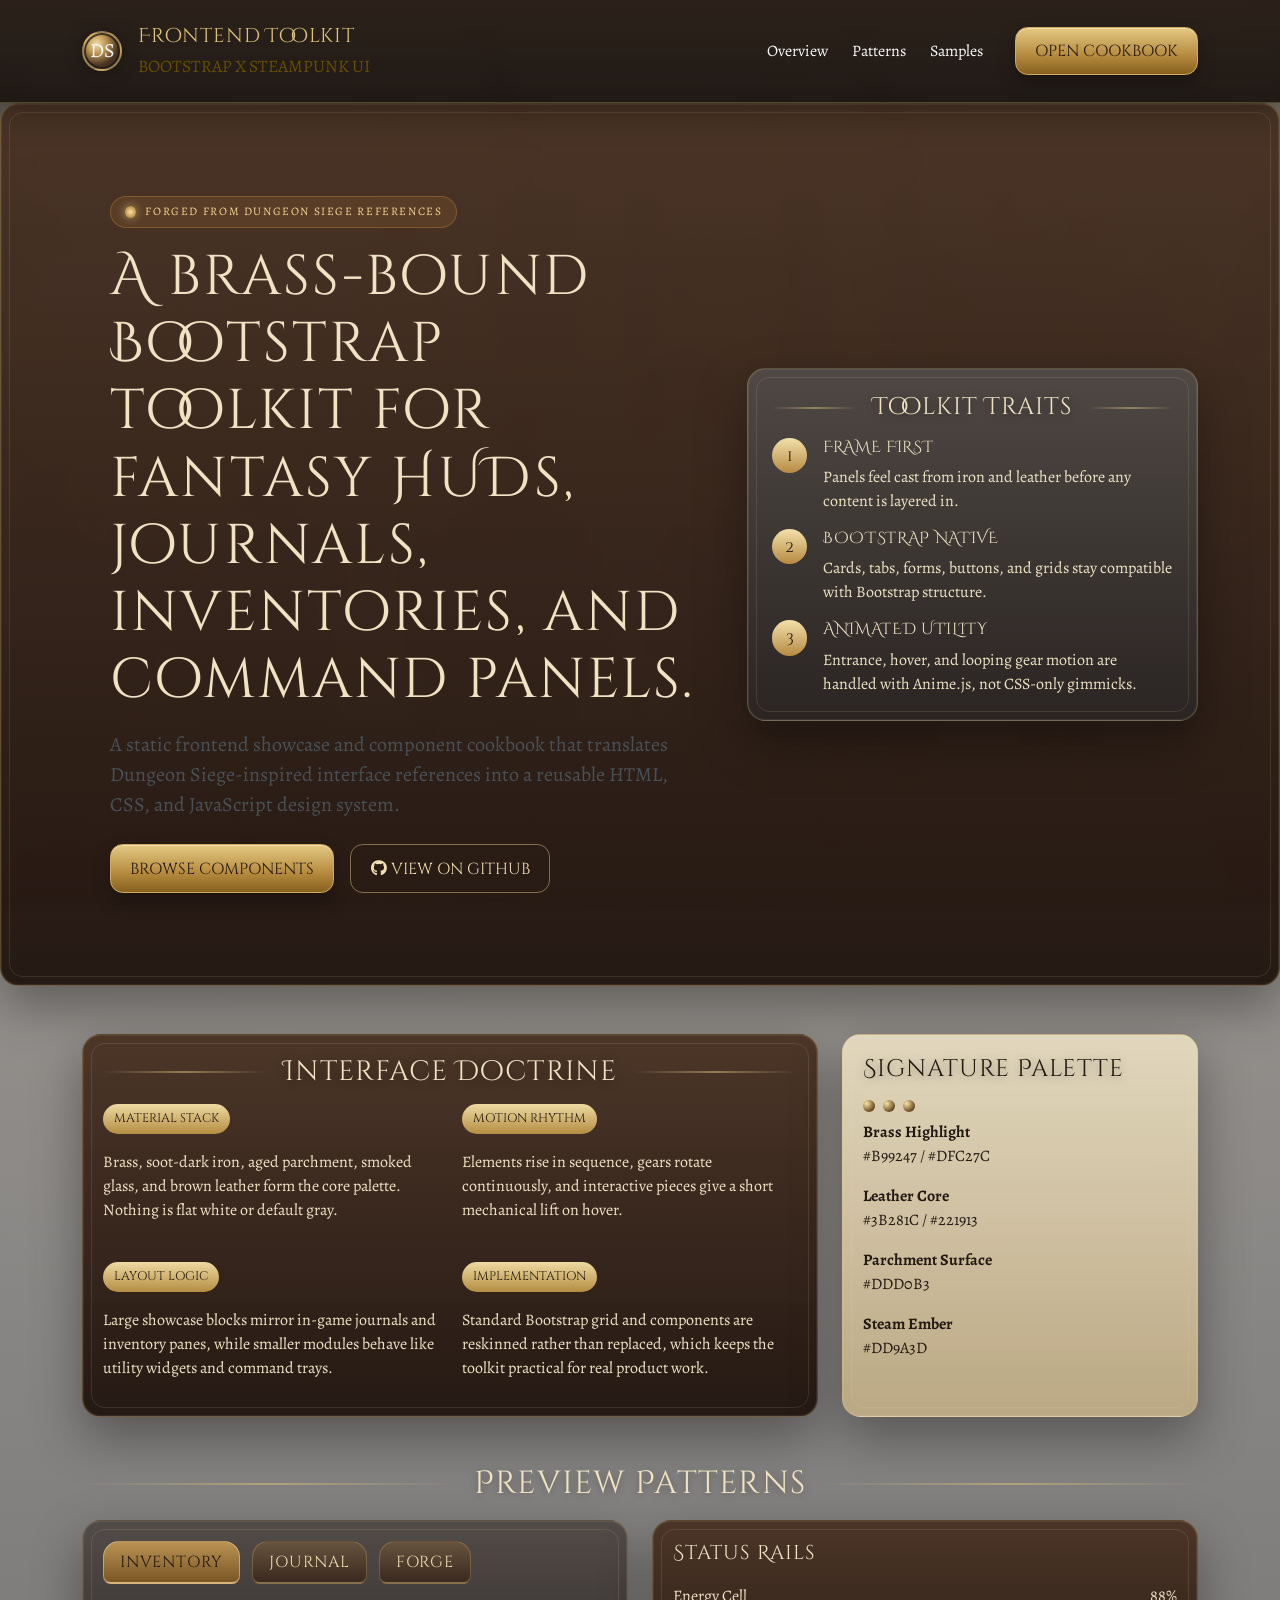
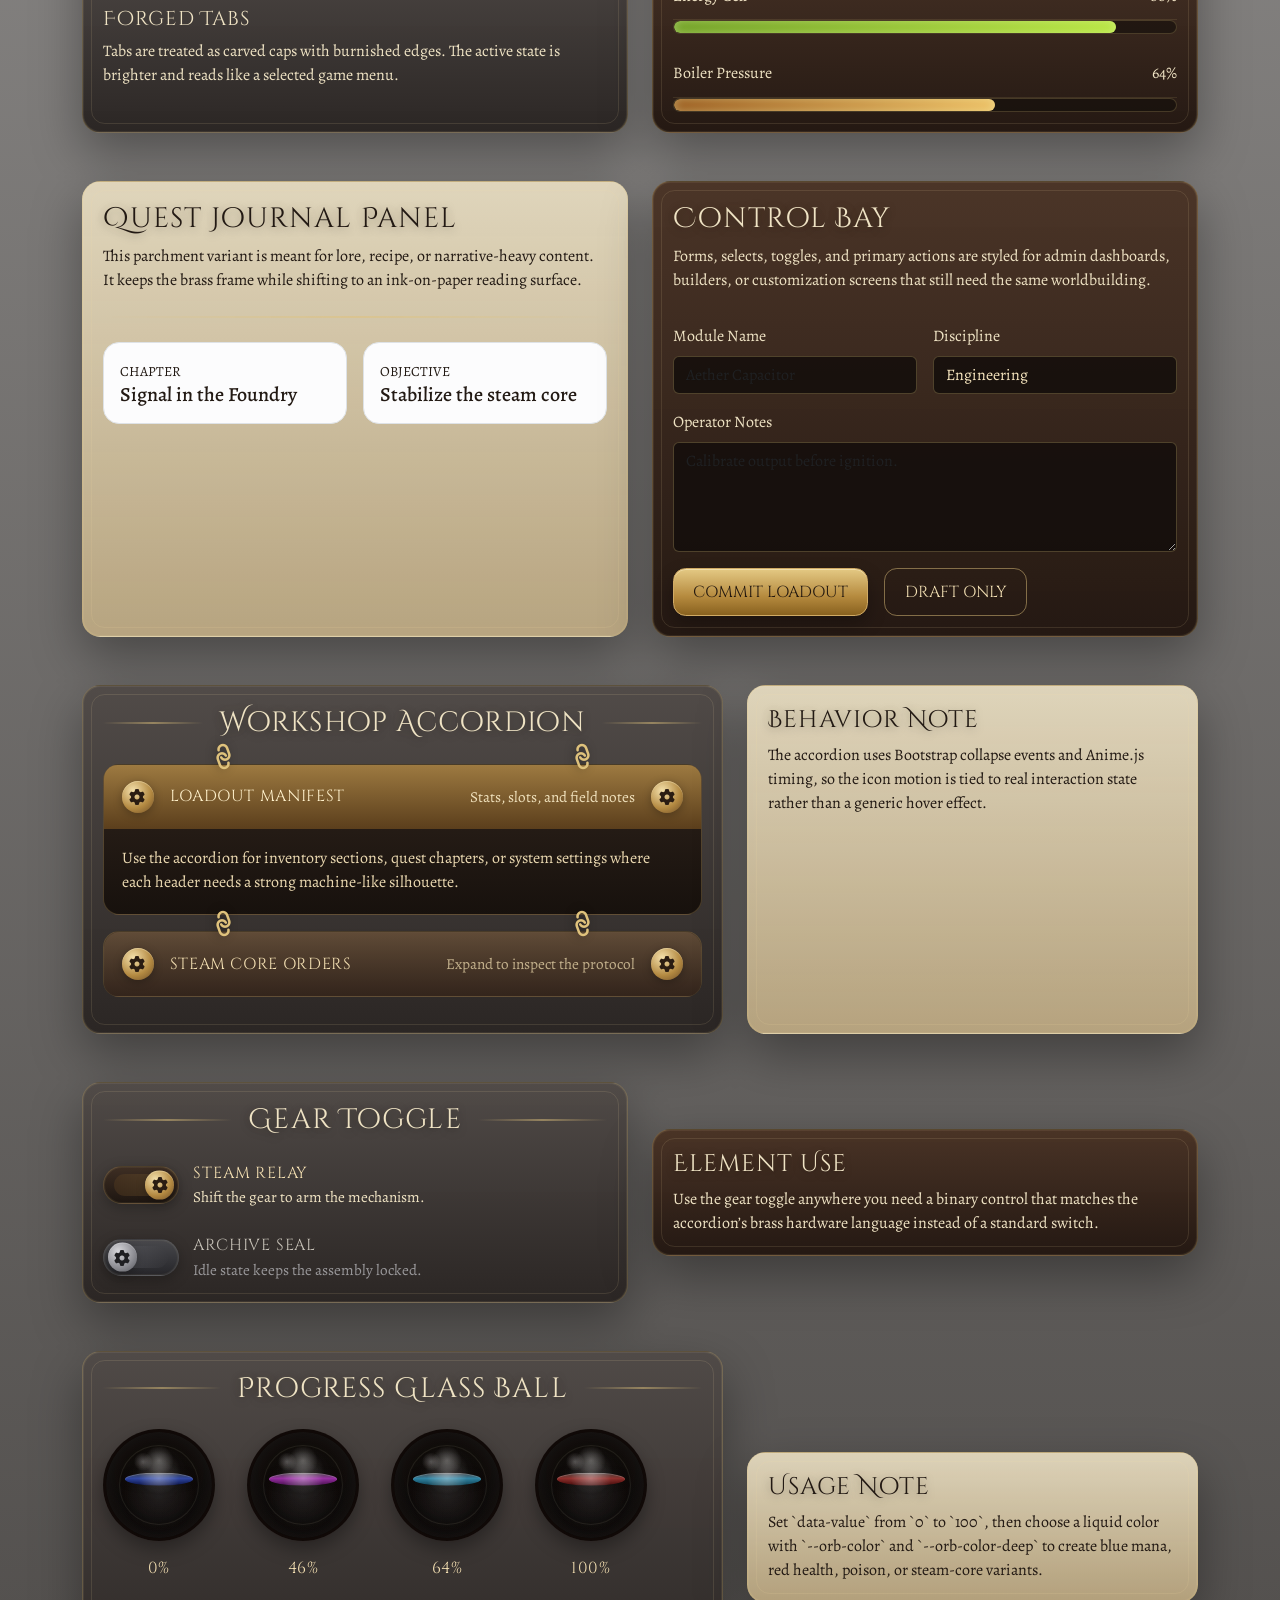
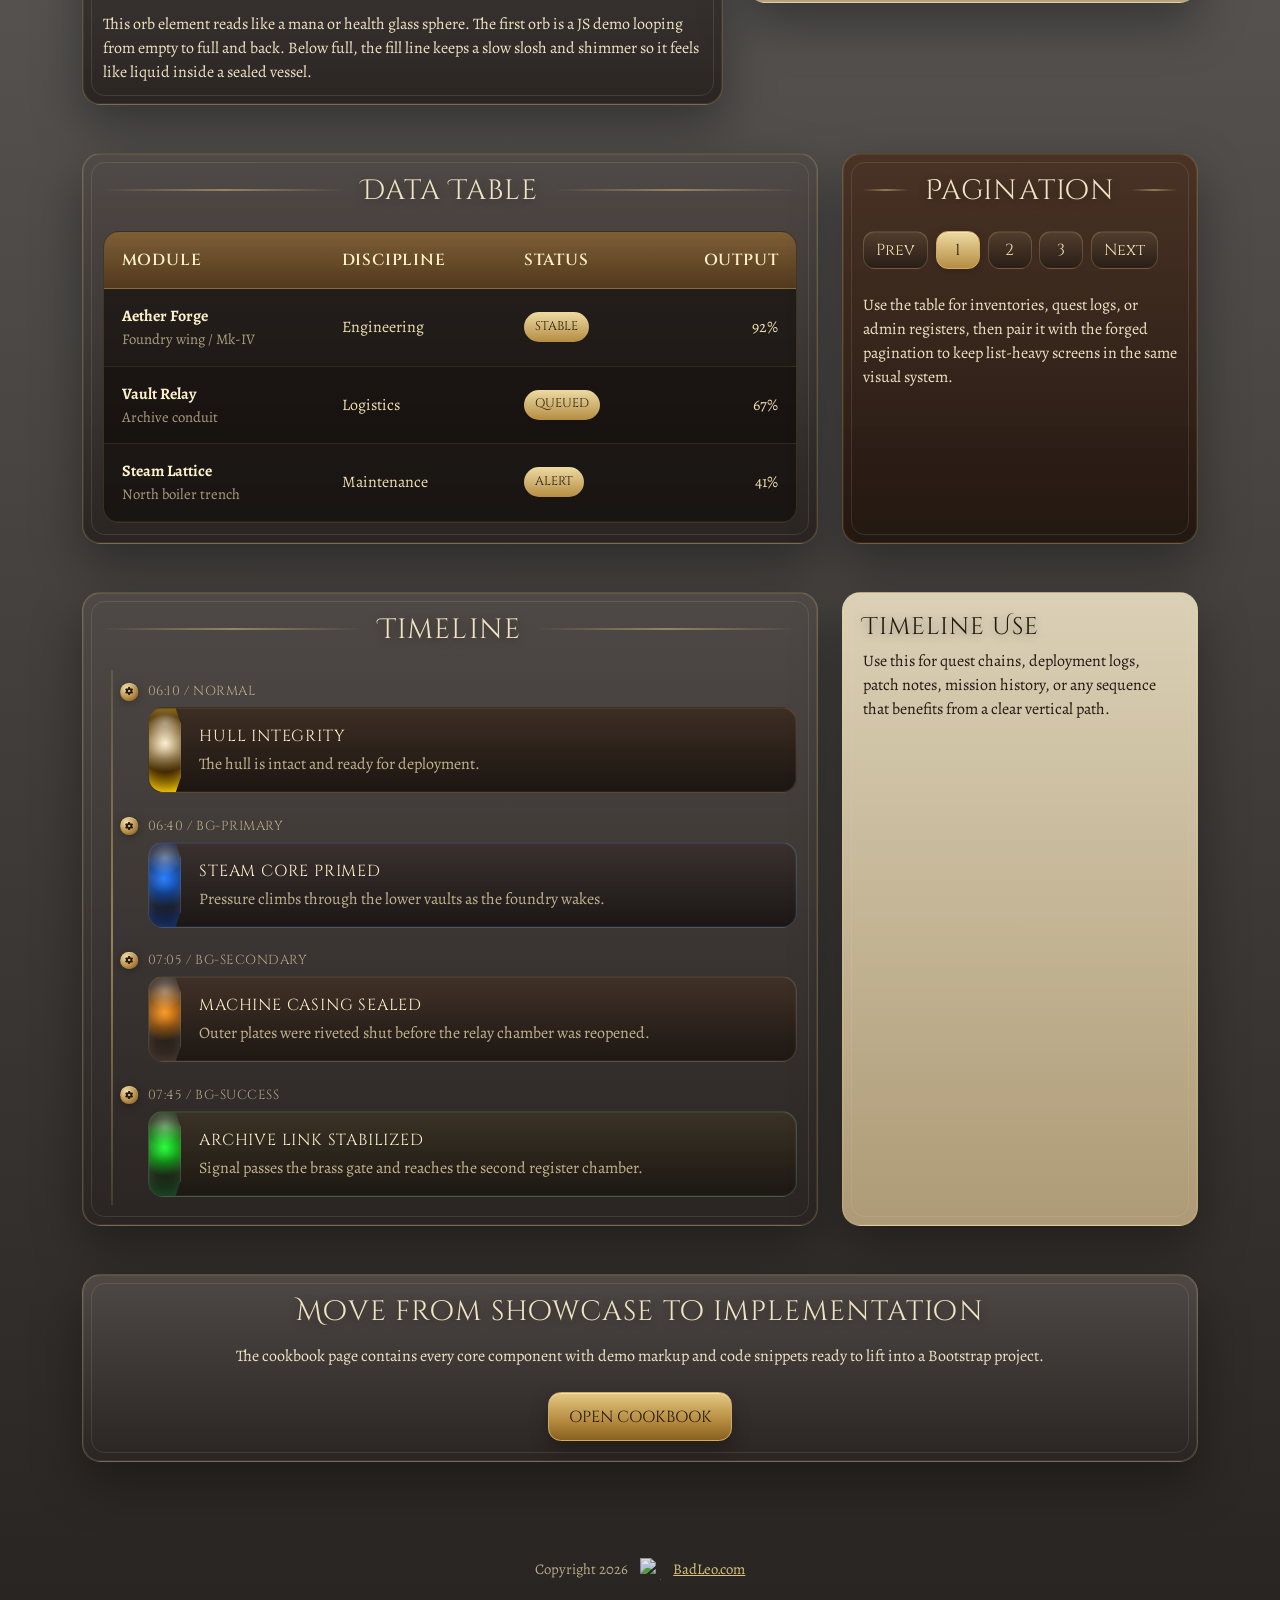
==== index.html @ 5d8b8552 "init" ====
<!doctype html>
<html lang="en">
  <head>
    <meta charset="utf-8">
    <meta name="viewport" content="width=device-width, initial-scale=1">
    <title>Dungeon Siege Frontend Toolkit</title>
    <meta name="description" content="A Bootstrap-powered frontend toolkit inspired by Dungeon Siege UI with steampunk details and Anime.js motion.">
    <meta name="theme-color" content="#19130f">
    <meta property="og:title" content="Dungeon Siege Frontend Toolkit">
    <meta property="og:description" content="A Bootstrap-powered frontend toolkit inspired by Dungeon Siege UI with steampunk details and Anime.js motion.">
    <meta property="og:type" content="website">
    <meta property="og:image" content="./assets/images/mediaeval.png">
    <meta property="og:image:alt" content="Dungeon Siege-inspired steampunk UI preview">
    <meta name="twitter:card" content="summary_large_image">
    <meta name="twitter:title" content="Dungeon Siege Frontend Toolkit">
    <meta name="twitter:description" content="A Bootstrap-powered frontend toolkit inspired by Dungeon Siege UI with steampunk details and Anime.js motion.">
    <meta name="twitter:image" content="./assets/images/mediaeval.png">
    <link rel="icon" href="./favicon.svg" type="image/svg+xml">
    <link rel="preconnect" href="https://fonts.googleapis.com">
    <link rel="preconnect" href="https://fonts.gstatic.com" crossorigin>
    <link href="https://fonts.googleapis.com/css2?family=Alegreya:wght@400;500;700&family=Cinzel:wght@400;600;700&family=Cinzel+Decorative:wght@700&display=swap" rel="stylesheet">
    <link href="https://cdn.jsdelivr.net/npm/bootstrap@5.3.3/dist/css/bootstrap.min.css" rel="stylesheet" integrity="sha384-QWTKZyjpPEjISv5WaRU9OFeRpok6YctnYmDr5pNlyT2bRjXh0JMhjY6hW+ALEwIH" crossorigin="anonymous">
    <link href="https://cdn.jsdelivr.net/npm/@fortawesome/fontawesome-free@6.7.2/css/all.min.css" rel="stylesheet" crossorigin="anonymous">
    <link href="./assets/css/toolkit.css" rel="stylesheet">
  </head>
  <body class="ds-shell">
    <div class="page-wrap">
      <nav class="navbar navbar-expand-lg ds-navbar sticky-top">
        <div class="container py-2">
          <a class="navbar-brand d-flex align-items-center gap-3 text-light" href="./index.html">
            <span class="brand-mark">DS</span>
            <span>
              <span class="brand-title d-block">Frontend Toolkit</span>
              <small class="text-uppercase text-warning-emphasis">Bootstrap x Steampunk UI</small>
            </span>
          </a>
          <button class="navbar-toggler border-warning-subtle" type="button" data-bs-toggle="collapse" data-bs-target="#mainNav">
            <span class="navbar-toggler-icon"></span>
          </button>
          <div class="collapse navbar-collapse" id="mainNav">
            <div class="navbar-nav ms-auto align-items-lg-center gap-lg-2">
              <a class="nav-link text-light" href="#overview">Overview</a>
              <a class="nav-link text-light" href="#patterns">Patterns</a>
              <a class="nav-link text-light" href="#samples">Samples</a>
              <a class="btn btn-ds ms-lg-3" href="./cookbook.html">Open Cookbook</a>
            </div>
          </div>
        </div>
      </nav>

      <header class="hero-panel">
        <div class="container position-relative">
          <div class="row align-items-center g-4">
            <div class="col-lg-7">
              <div class="hero-copy" data-animate>
                <span class="eyebrow">Forged from Dungeon Siege references</span>
                <h1 class="display-4 mt-3 mb-3">A brass-bound Bootstrap toolkit for fantasy HUDs, journals, inventories, and command panels.</h1>
                <p class="lead text-light-emphasis mb-4">A static frontend showcase and component cookbook that translates Dungeon Siege-inspired interface references into a reusable HTML, CSS, and JavaScript design system.</p>
                <div class="d-flex flex-wrap gap-3">
                  <a class="btn btn-ds" href="./cookbook.html">Browse Components</a>
                  <a class="btn btn-outline-ds" href="https://github.com/BadLeo/ds-bootstrap-toolkit" target="_blank"><i class="fab fa-github"></i> View on GitHub</a>
                </div>
              </div>
            </div>
            <div class="col-lg-5">
              <div class="ds-card steel p-4" data-animate>
                <div class="section-title">
                  <h2 class="h4 m-0">Toolkit Traits</h2>
                </div>
                <div class="step-list">
                  <div class="step-item">
                    <div>
                      <h3 class="h6 text-uppercase">Frame First</h3>
                      <p class="mb-0">Panels feel cast from iron and leather before any content is layered in.</p>
                    </div>
                  </div>
                  <div class="step-item">
                    <div>
                      <h3 class="h6 text-uppercase">Bootstrap Native</h3>
                      <p class="mb-0">Cards, tabs, forms, buttons, and grids stay compatible with Bootstrap structure.</p>
                    </div>
                  </div>
                  <div class="step-item">
                    <div>
                      <h3 class="h6 text-uppercase">Animated Utility</h3>
                      <p class="mb-0">Entrance, hover, and looping gear motion are handled with Anime.js, not CSS-only gimmicks.</p>
                    </div>
                  </div>
                </div>
              </div>
            </div>
          </div>
        </div>
      </header>

      <main class="container py-5">
        <section id="overview" class="mb-5">
          <div class="row g-4">
            <div class="col-lg-8">
              <div class="ds-card" data-animate>
                <div class="section-title">
                  <h2 class="h3 m-0">Interface Doctrine</h2>
                </div>
                <div class="row g-4">
                  <div class="col-md-6">
                    <span class="ds-badge mb-3">Material stack</span>
                    <p>Brass, soot-dark iron, aged parchment, smoked glass, and brown leather form the core palette. Nothing is flat white or default gray.</p>
                  </div>
                  <div class="col-md-6">
                    <span class="ds-badge mb-3">Motion rhythm</span>
                    <p>Elements rise in sequence, gears rotate continuously, and interactive pieces give a short mechanical lift on hover.</p>
                  </div>
                  <div class="col-md-6">
                    <span class="ds-badge mb-3">Layout logic</span>
                    <p>Large showcase blocks mirror in-game journals and inventory panes, while smaller modules behave like utility widgets and command trays.</p>
                  </div>
                  <div class="col-md-6">
                    <span class="ds-badge mb-3">Implementation</span>
                    <p>Standard Bootstrap grid and components are reskinned rather than replaced, which keeps the toolkit practical for real product work.</p>
                  </div>
                </div>
              </div>
            </div>
            <div class="col-lg-4">
              <div class="ds-card parchment" data-animate>
                <h2 class="h4">Signature Palette</h2>
                <div class="vstack gap-3 mt-3">
                  <div>
                    <div class="rivet-list mb-2"><span></span><span></span><span></span></div>
                    <strong>Brass Highlight</strong>
                    <div>#B99247 / #DFC27C</div>
                  </div>
                  <div>
                    <strong>Leather Core</strong>
                    <div>#3B281C / #221913</div>
                  </div>
                  <div>
                    <strong>Parchment Surface</strong>
                    <div>#DDD0B3</div>
                  </div>
                  <div>
                    <strong>Steam Ember</strong>
                    <div>#DD9A3D</div>
                  </div>
                </div>
              </div>
            </div>
          </div>
        </section>

        <section id="patterns" class="mb-5">
          <div class="section-title" data-animate>
            <h2 class="h2 m-0">Preview Patterns</h2>
          </div>
          <div class="row g-4">
            <div class="col-lg-6">
              <div class="ds-card steel" data-animate>
                <ul class="nav nav-tabs ds-tabs mb-4" role="tablist">
                  <li class="nav-item"><button class="nav-link active" type="button">Inventory</button></li>
                  <li class="nav-item"><button class="nav-link" type="button">Journal</button></li>
                  <li class="nav-item"><button class="nav-link" type="button">Forge</button></li>
                </ul>
                <h3 class="h5">Forged Tabs</h3>
                <p>Tabs are treated as carved caps with burnished edges. The active state is brighter and reads like a selected game menu.</p>
              </div>
            </div>
            <div class="col-lg-6">
              <div class="ds-card" data-animate>
                <h3 class="h5">Status Rails</h3>
                <div class="ds-stat">
                  <span>Energy Cell</span>
                  <span>88%</span>
                </div>
                <div class="ds-meter mb-3"><span style="width: 88%"></span></div>
                <div class="ds-stat">
                  <span>Boiler Pressure</span>
                  <span>64%</span>
                </div>
                <div class="ds-meter"><span style="width: 64%; background: linear-gradient(90deg, #9b5b1d, #edbe62)"></span></div>
              </div>
            </div>
          </div>
        </section>

        <section class="mb-5">
          <div class="row g-4 align-items-stretch">
            <div class="col-lg-6">
              <div class="ds-card parchment h-100" data-animate>
                <h2 class="h3">Quest Journal Panel</h2>
                <p>This parchment variant is meant for lore, recipe, or narrative-heavy content. It keeps the brass frame while shifting to an ink-on-paper reading surface.</p>
                <div class="cogline my-4"></div>
                <div class="row g-3">
                  <div class="col-sm-6">
                    <div class="p-3 border rounded-4 bg-light-subtle">
                      <small class="text-uppercase">Chapter</small>
                      <div class="h5 mb-0">Signal in the Foundry</div>
                    </div>
                  </div>
                  <div class="col-sm-6">
                    <div class="p-3 border rounded-4 bg-light-subtle">
                      <small class="text-uppercase">Objective</small>
                      <div class="h5 mb-0">Stabilize the steam core</div>
                    </div>
                  </div>
                </div>
              </div>
            </div>
            <div class="col-lg-6">
              <div class="ds-card h-100" data-animate>
                <h2 class="h3">Control Bay</h2>
                <p>Forms, selects, toggles, and primary actions are styled for admin dashboards, builders, or customization screens that still need the same worldbuilding.</p>
                <form class="row g-3 mt-1">
                  <div class="col-md-6">
                    <label class="form-label">Module Name</label>
                    <input class="form-control ds-input" placeholder="Aether Capacitor">
                  </div>
                  <div class="col-md-6">
                    <label class="form-label">Discipline</label>
                    <select class="form-select ds-input">
                      <option>Engineering</option>
                      <option>Alchemy</option>
                      <option>Recon</option>
                    </select>
                  </div>
                  <div class="col-12">
                    <label class="form-label">Operator Notes</label>
                    <textarea class="form-control ds-input" rows="4" placeholder="Calibrate output before ignition."></textarea>
                  </div>
                  <div class="col-12 d-flex gap-3">
                    <button class="btn btn-ds" type="button">Commit Loadout</button>
                    <button class="btn btn-outline-ds" type="button">Draft Only</button>
                  </div>
                </form>
              </div>
            </div>
          </div>
        </section>

        <section class="mb-5">
          <div class="row g-4">
            <div class="col-lg-7">
              <div class="ds-card steel" data-animate>
                <div class="section-title">
                  <h2 class="h3 m-0">Workshop Accordion</h2>
                </div>
                <div class="accordion ds-accordion mt-4" id="showcaseAccordion">
                  <div class="accordion-item">
                    <h3 class="accordion-header">
                      <button class="accordion-button" type="button" data-bs-toggle="collapse" data-bs-target="#showcasePanelOne" aria-expanded="true" aria-controls="showcasePanelOne">
                        <span class="accordion-gear accordion-gear-start"><i class="fa-solid fa-gear"></i></span>
                        <span class="accordion-title">Loadout Manifest</span>
                        <span class="accordion-copy">Stats, slots, and field notes</span>
                        <span class="accordion-gear accordion-gear-end"><i class="fa-solid fa-gear"></i></span>
                        <span class="accordion-chain"><i class="fa-solid fa-link"></i><i class="fa-solid fa-link"></i></span>
                      </button>
                    </h3>
                    <div id="showcasePanelOne" class="accordion-collapse collapse show" data-bs-parent="#showcaseAccordion">
                      <div class="accordion-body">
                        Use the accordion for inventory sections, quest chapters, or system settings where each header needs a strong machine-like silhouette.
                      </div>
                    </div>
                  </div>
                  <div class="accordion-item">
                    <h3 class="accordion-header">
                      <button class="accordion-button collapsed" type="button" data-bs-toggle="collapse" data-bs-target="#showcasePanelTwo" aria-expanded="false" aria-controls="showcasePanelTwo">
                        <span class="accordion-gear accordion-gear-start"><i class="fa-solid fa-gear"></i></span>
                        <span class="accordion-title">Steam Core Orders</span>
                        <span class="accordion-copy">Expand to inspect the protocol</span>
                        <span class="accordion-gear accordion-gear-end"><i class="fa-solid fa-gear"></i></span>
                        <span class="accordion-chain"><i class="fa-solid fa-link"></i><i class="fa-solid fa-link"></i></span>
                      </button>
                    </h3>
                    <div id="showcasePanelTwo" class="accordion-collapse collapse" data-bs-parent="#showcaseAccordion">
                      <div class="accordion-body">
                        On expand, the leading gear spins clockwise and the trailing gear spins anti-clockwise to reinforce the mechanical motion language.
                      </div>
                    </div>
                  </div>
                </div>
              </div>
            </div>
            <div class="col-lg-5">
              <div class="ds-card parchment" data-animate>
                <h2 class="h4">Behavior Note</h2>
                <p class="mb-0">The accordion uses Bootstrap collapse events and Anime.js timing, so the icon motion is tied to real interaction state rather than a generic hover effect.</p>
              </div>
            </div>
          </div>
        </section>

        <section class="mb-5">
          <div class="row g-4 align-items-center">
            <div class="col-lg-6">
              <div class="ds-card steel" data-animate>
                <div class="section-title">
                  <h2 class="h3 m-0">Gear Toggle</h2>
                </div>
                <div class="d-flex flex-column gap-4 mt-4">
                  <label class="ds-gear-toggle">
                    <input class="ds-gear-toggle-input" type="checkbox" checked>
                    <span class="ds-gear-toggle-track">
                      <span class="ds-gear-toggle-knob"><i class="fa-solid fa-gear"></i></span>
                    </span>
                    <span class="ds-gear-toggle-copy">
                      <span class="ds-gear-toggle-title">Steam Relay</span>
                      <span class="ds-gear-toggle-note">Shift the gear to arm the mechanism.</span>
                    </span>
                  </label>
                  <label class="ds-gear-toggle">
                    <input class="ds-gear-toggle-input" type="checkbox">
                    <span class="ds-gear-toggle-track">
                      <span class="ds-gear-toggle-knob"><i class="fa-solid fa-gear"></i></span>
                    </span>
                    <span class="ds-gear-toggle-copy">
                      <span class="ds-gear-toggle-title">Archive Seal</span>
                      <span class="ds-gear-toggle-note">Idle state keeps the assembly locked.</span>
                    </span>
                  </label>
                </div>
              </div>
            </div>
            <div class="col-lg-6">
              <div class="ds-card" data-animate>
                <h2 class="h4">Element Use</h2>
                <p class="mb-0">Use the gear toggle anywhere you need a binary control that matches the accordion’s brass hardware language instead of a standard switch.</p>
              </div>
            </div>
          </div>
        </section>

        <section class="mb-5">
          <div class="row g-4 align-items-center">
            <div class="col-lg-7">
              <div class="ds-card steel" data-animate>
                <div class="section-title">
                  <h2 class="h3 m-0">Progress Glass Ball</h2>
                </div>
                <div class="ds-orb-panel mt-4">
                  <div class="ds-orb-stack">
                    <div class="ds-orb" data-value="0" data-demo-loop style="--orb-color:#1837b1;--orb-color-deep:#07104d;">
                      <div class="ds-orb-viewport">
                        <div class="ds-orb-liquid"></div>
                      </div>
                      <div class="ds-orb-surface"></div>
                    </div>
                    <div class="ds-orb-value">0%</div>
                  </div>
                  <div class="ds-orb-stack">
                    <div class="ds-orb" data-value="46" style="--orb-color:#a218b1;--orb-color-deep:#4e0c56;">
                      <div class="ds-orb-viewport">
                        <div class="ds-orb-liquid"></div>
                      </div>
                      <div class="ds-orb-surface"></div>
                    </div>
                    <div class="ds-orb-value">46%</div>
                  </div>
                  <div class="ds-orb-stack">
                    <div class="ds-orb" data-value="64" style="--orb-color:#1888b1;--orb-color-deep:#0d4a60;">
                      <div class="ds-orb-viewport">
                        <div class="ds-orb-liquid"></div>
                      </div>
                      <div class="ds-orb-surface"></div>
                    </div>
                    <div class="ds-orb-value">64%</div>
                  </div>
                  <div class="ds-orb-stack">
                    <div class="ds-orb" data-value="100" style="--orb-color:#981915;--orb-color-deep:#4a0707;">
                      <div class="ds-orb-viewport">
                        <div class="ds-orb-liquid"></div>
                      </div>
                      <div class="ds-orb-surface"></div>
                    </div>
                    <div class="ds-orb-value">100%</div>
                  </div>
                  <div class="flex-grow-1">
                    <p class="mb-0">This orb element reads like a mana or health glass sphere. The first orb is a JS demo looping from empty to full and back. Below full, the fill line keeps a slow slosh and shimmer so it feels like liquid inside a sealed vessel.</p>
                  </div>
                </div>
              </div>
            </div>
            <div class="col-lg-5">
              <div class="ds-card parchment" data-animate>
                <h2 class="h4">Usage Note</h2>
                <p class="mb-0">Set `data-value` from `0` to `100`, then choose a liquid color with `--orb-color` and `--orb-color-deep` to create blue mana, red health, poison, or steam-core variants.</p>
              </div>
            </div>
          </div>
        </section>

        <section class="mb-5">
          <div class="row g-4">
            <div class="col-lg-8">
              <div class="ds-card steel" data-animate>
                <div class="section-title">
                  <h2 class="h3 m-0">Data Table</h2>
                </div>
                <div class="ds-table-wrap mt-4">
                  <table class="table ds-table align-middle">
                    <thead>
                      <tr>
                        <th>Module</th>
                        <th>Discipline</th>
                        <th>Status</th>
                        <th class="text-end">Output</th>
                      </tr>
                    </thead>
                    <tbody>
                      <tr>
                        <td>
                          <div class="ds-cell-title">Aether Forge</div>
                          <div class="ds-cell-note">Foundry wing / Mk-IV</div>
                        </td>
                        <td>Engineering</td>
                        <td><span class="ds-badge">Stable</span></td>
                        <td class="text-end">92%</td>
                      </tr>
                      <tr>
                        <td>
                          <div class="ds-cell-title">Vault Relay</div>
                          <div class="ds-cell-note">Archive conduit</div>
                        </td>
                        <td>Logistics</td>
                        <td><span class="ds-badge">Queued</span></td>
                        <td class="text-end">67%</td>
                      </tr>
                      <tr>
                        <td>
                          <div class="ds-cell-title">Steam Lattice</div>
                          <div class="ds-cell-note">North boiler trench</div>
                        </td>
                        <td>Maintenance</td>
                        <td><span class="ds-badge">Alert</span></td>
                        <td class="text-end">41%</td>
                      </tr>
                    </tbody>
                  </table>
                </div>
              </div>
            </div>
            <div class="col-lg-4">
              <div class="ds-card" data-animate>
                <div class="section-title">
                  <h2 class="h3 m-0">Pagination</h2>
                </div>
                <nav class="mt-4" aria-label="Toolkit pagination">
                  <ul class="pagination ds-pagination mb-0">
                    <li class="page-item"><a class="page-link" href="#">Prev</a></li>
                    <li class="page-item active" aria-current="page"><a class="page-link" href="#">1</a></li>
                    <li class="page-item"><a class="page-link" href="#">2</a></li>
                    <li class="page-item"><a class="page-link" href="#">3</a></li>
                    <li class="page-item"><a class="page-link" href="#">Next</a></li>
                  </ul>
                </nav>
                <p class="mt-4 mb-0">Use the table for inventories, quest logs, or admin registers, then pair it with the forged pagination to keep list-heavy screens in the same visual system.</p>
              </div>
            </div>
          </div>
        </section>

        <section class="mb-5">
          <div class="row g-4">
            <div class="col-lg-8">
              <div class="ds-card steel" data-animate>
                <div class="section-title">
                  <h2 class="h3 m-0">Timeline</h2>
                </div>
                <ol class="ds-timeline mt-4">
                  <li class="ds-timeline-item">
                    <span class="ds-timeline-time">06:10 / Normal</span>
                    <div class="ds-timeline-card">
                      <div class="ds-timeline-title">Hull Integrity</div>
                      <p class="ds-timeline-copy">The hull is intact and ready for deployment.</p>
                    </div>
                  </li>
                  <li class="ds-timeline-item">
                    <span class="ds-timeline-time">06:40 / bg-primary</span>
                    <div class="ds-timeline-card bg-primary">
                      <div class="ds-timeline-title">Steam Core Primed</div>
                      <p class="ds-timeline-copy">Pressure climbs through the lower vaults as the foundry wakes.</p>
                    </div>
                  </li>
                  <li class="ds-timeline-item">
                    <span class="ds-timeline-time">07:05 / bg-secondary</span>
                    <div class="ds-timeline-card bg-secondary">
                      <div class="ds-timeline-title">Machine Casing Sealed</div>
                      <p class="ds-timeline-copy">Outer plates were riveted shut before the relay chamber was reopened.</p>
                    </div>
                  </li>
                  <li class="ds-timeline-item">
                    <span class="ds-timeline-time">07:45 / bg-success</span>
                    <div class="ds-timeline-card bg-success">
                      <div class="ds-timeline-title">Archive Link Stabilized</div>
                      <p class="ds-timeline-copy">Signal passes the brass gate and reaches the second register chamber.</p>
                    </div>
                  </li>
                </ol>
              </div>
            </div>
            <div class="col-lg-4">
              <div class="ds-card parchment" data-animate>
                <h2 class="h4">Timeline Use</h2>
                <p class="mb-0">Use this for quest chains, deployment logs, patch notes, mission history, or any sequence that benefits from a clear vertical path.</p>
              </div>
            </div>
          </div>
        </section>

        <section class="pb-5">
          <div class="ds-card steel text-center" data-animate>
            <h2 class="h3 mb-3">Move from showcase to implementation</h2>
            <p class="mb-4">The cookbook page contains every core component with demo markup and code snippets ready to lift into a Bootstrap project.</p>
            <a class="btn btn-ds" href="./cookbook.html">Open Cookbook</a>
          </div>
        </section>
      </main>

      <footer class="container pb-4">
        <div class="footer-note ds-footer text-center">
          <span>Copyright
            <script>document.write(new Date().getFullYear())</script>
          </span>
          <a href="https://badleo.com/" target="_blank" rel="noreferrer">
            <img class="rr4-footer-mark" src="https://badleo.com/badleo-bw.svg" alt="BadLeo.com">
          </a>
          <a href="https://badleo.com/" target="_blank" rel="noreferrer">BadLeo.com</a>
        </div>
      </footer>
    </div>

    <script src="https://cdn.jsdelivr.net/npm/bootstrap@5.3.3/dist/js/bootstrap.bundle.min.js" integrity="sha384-YvpcrYf0tY3lHB60NNkmXc5s9fDVZLESaAA55NDzOxhy9GkcIdslK1eN7N6jIeHz" crossorigin="anonymous"></script>
    <script src="https://cdnjs.cloudflare.com/ajax/libs/animejs/3.2.2/anime.min.js" referrerpolicy="no-referrer"></script>
    <script src="./assets/js/toolkit.js"></script>
  </body>
</html>
---- assets/css/toolkit.css ----
:root {
  --ds-brass: #b99247;
  --ds-brass-bright: #dfc27c;
  --ds-copper: #8b5a36;
  --ds-iron: #4b4238;
  --ds-steel: #706457;
  --ds-ember: #dd9a3d;
  --ds-parchment: #ddd0b3;
  --ds-ink: #221913;
  --ds-leather: #3b281c;
  --ds-shadow: rgba(0, 0, 0, 0.45);
  --bs-body-bg: #19130f;
  --bs-body-color: #efe3c4;
  --bs-primary: #b99247;
  --bs-secondary: #675341;
  --bs-warning: #dfb15a;
  --bs-light: #ddd0b3;
  --bs-dark: #1f1712;
  --ds-frame: linear-gradient(180deg, #8a7c69 0%, #4c4135 22%, #2f261f 100%);
  --ds-panel: linear-gradient(180deg, rgba(73, 50, 36, 0.96), rgba(35, 23, 17, 0.98));
  --ds-panel-soft: linear-gradient(180deg, rgba(232, 221, 193, 0.92), rgba(197, 175, 132, 0.84));
}

*,
*::before,
*::after {
  box-sizing: border-box;
}

body {
  min-height: 100vh;
  font-family: "Alegreya", serif;
  color: var(--bs-body-color);
  background:
    radial-gradient(circle at top, rgba(174, 128, 58, 0.14), transparent 30%),
    linear-gradient(180deg, rgba(17, 13, 10, 0.35), rgba(17, 13, 10, 0.9));
  position: relative;
}

body::before {
  content: "";
  position: fixed;
  inset: 0;
  z-index: -2;
  background: url("../images/mediaeval.png") center top / cover no-repeat;
  filter: sepia(1) contrast(2) blur(5px) opacity(0.5) brightness(0.25);
  transform: scale(1.02);
}

h1,
h2,
h3,
h4,
.brand-title,
.display-font {
  font-family: "Cinzel Decorative", serif;
  letter-spacing: 0.04em;
}

.brand-title{
  color: var(--ds-brass-bright);
}

h2 {
  text-shadow: 0 2px 10px rgba(0, 0, 0, 0.35), 0 0 18px rgba(223, 194, 124, 0.08);
}

a {
  color: var(--ds-brass-bright);
}

a:hover {
  color: #f0d8a3;
}

.ds-shell {
  position: relative;
  overflow-x: hidden;
}

.ds-shell::after {
  inset: 6rem 1rem auto auto;
  width: 7rem;
  height: 7rem;
}

.page-wrap {
  position: relative;
  z-index: 1;
}

.navbar.ds-navbar {
  border-bottom: 1px solid rgba(223, 194, 124, 0.22);
  background: linear-gradient(180deg, rgba(41, 30, 23, 0.96), rgba(25, 19, 15, 0.92));
  box-shadow: 0 12px 30px rgba(0, 0, 0, 0.28);
  backdrop-filter: blur(6px);
}

.brand-mark {
  display: inline-grid;
  place-items: center;
  width: 2.5rem;
  height: 2.5rem;
  border-radius: 50%;
  border: 2px solid rgba(223, 194, 124, 0.55);
  background:
    radial-gradient(circle at 35% 30%, #f0dfa9 0%, #be9854 28%, #4a3525 62%, #211812 100%);
  box-shadow: inset 0 0 0 2px rgba(33, 24, 18, 0.75), 0 0 18px rgba(0, 0, 0, 0.3);
}

.hero-panel,
.ds-card,
.ds-code,
.ds-sidebar,
.ds-sample-frame {
  position: relative;
  border: 1px solid rgba(223, 194, 124, 0.28);
  border-radius: 1.15rem;
  background: var(--ds-panel);
  box-shadow:
    inset 0 0 0 1px rgba(255, 227, 173, 0.08),
    0 20px 50px rgba(0, 0, 0, 0.35);
}

.hero-panel::before,
.ds-card::before,
.ds-code::before,
.ds-sidebar::before,
.ds-sample-frame::before {
  content: "";
  position: absolute;
  inset: 0.5rem;
  border-radius: 0.85rem;
  border: 1px solid rgba(240, 216, 163, 0.12);
  pointer-events: none;
}

.hero-panel {
  padding: 4rem 0;
}

.hero-panel .hero-copy {
  padding: 1.75rem;
}

.eyebrow {
  display: inline-flex;
  align-items: center;
  gap: 0.6rem;
  padding: 0.4rem 0.85rem;
  border-radius: 999px;
  background: rgba(221, 154, 61, 0.12);
  border: 1px solid rgba(221, 154, 61, 0.3);
  color: #f3d795;
  text-transform: uppercase;
  letter-spacing: 0.14em;
  font-size: 0.72rem;
}

.eyebrow::before {
  content: "";
  width: 0.7rem;
  height: 0.7rem;
  border-radius: 50%;
  background: radial-gradient(circle, #fce39f, #9b6a28);
  box-shadow: 0 0 10px rgba(252, 227, 159, 0.6);
}

.btn-ds,
.btn-outline-ds {
  --bs-btn-padding-x: 1.2rem;
  --bs-btn-padding-y: 0.7rem;
  --bs-btn-font-family: "Cinzel", serif;
  --bs-btn-letter-spacing: 0.08em;
  --bs-btn-border-radius: 0.8rem;
  position: relative;
  text-transform: uppercase;
  overflow: hidden;
}

.btn-ds {
  --bs-btn-color: #23180f;
  --bs-btn-bg: linear-gradient(180deg, #e4c984, #b58a3e 60%, #88611f);
  --bs-btn-border-color: #d0aa64;
  background: linear-gradient(180deg, #e4c984, #b58a3e 60%, #88611f);
  box-shadow: inset 0 1px 0 rgba(255, 245, 209, 0.5), 0 8px 18px rgba(0, 0, 0, 0.28);
}

.btn-outline-ds {
  --bs-btn-color: #f2dfb3;
  --bs-btn-border-color: rgba(223, 194, 124, 0.5);
  --bs-btn-hover-bg: rgba(223, 194, 124, 0.12);
  --bs-btn-hover-color: #fff5d8;
}

.btn-ds::after,
.btn-outline-ds::after {
  content: "";
  position: absolute;
  inset: 0;
  background: linear-gradient(120deg, transparent, rgba(255, 245, 209, 0.22), transparent);
  transform: translateX(-120%);
}

.btn-ds:hover::after,
.btn-outline-ds:hover::after {
  animation: sheen 0.8s ease;
}

@keyframes sheen {
  to {
    transform: translateX(120%);
  }
}

.ds-tabs {
  gap: 0.75rem;
  border-bottom: 0;
}

.ds-tabs .nav-link {
  border: 1px solid rgba(223, 194, 124, 0.28);
  border-bottom-width: 2px;
  border-radius: 1rem 1rem 0.5rem 0.5rem;
  background: linear-gradient(180deg, rgba(107, 85, 62, 0.9), rgba(58, 41, 30, 0.95));
  color: #efdcb0;
  text-transform: uppercase;
  font-family: "Cinzel", serif;
  letter-spacing: 0.05em;
}

.ds-tabs .nav-link.active {
  background: linear-gradient(180deg, rgba(192, 151, 85, 0.95), rgba(126, 88, 35, 0.95));
  color: #24190f;
  border-color: rgba(244, 222, 163, 0.48);
}

.ds-card {
  height: 100%;
  padding: 1.25rem;
}

.ds-card.steel {
  background: linear-gradient(180deg, rgba(80, 74, 71, 0.96), rgba(42, 37, 35, 0.98));
}

.ds-card.parchment {
  color: var(--ds-ink);
  background: var(--ds-panel-soft);
}

.ds-stat {
  display: flex;
  justify-content: space-between;
  align-items: center;
  gap: 1rem;
  padding: 0.7rem 0;
  border-bottom: 1px solid rgba(223, 194, 124, 0.12);
}

.ds-stat:last-child {
  border-bottom: 0;
}

.ds-meter {
  height: 0.9rem;
  border-radius: 999px;
  background: rgba(17, 13, 10, 0.56);
  border: 1px solid rgba(223, 194, 124, 0.22);
  overflow: hidden;
}

.ds-meter > span {
  display: block;
  height: 100%;
  border-radius: inherit;
  background: linear-gradient(90deg, #6f9f22, #b7e53f);
  box-shadow: inset 0 0 10px rgba(240, 255, 198, 0.4);
}

.ds-table-wrap {
  overflow-x: auto;
  border: 1px solid rgba(223, 194, 124, 0.18);
  border-radius: 1rem;
  background: linear-gradient(180deg, rgba(26, 20, 16, 0.82), rgba(18, 14, 12, 0.92));
}

.table.ds-table {
  margin-bottom: 0;
  color: #efdcb0;
  --bs-table-bg: transparent;
  --bs-table-color: #efdcb0;
  --bs-table-border-color: rgba(223, 194, 124, 0.12);
}

.table.ds-table thead th {
  padding: 1rem 1.1rem;
  border-bottom-width: 1px;
  background: linear-gradient(180deg, rgba(136, 102, 57, 0.9), rgba(83, 58, 29, 0.98));
  color: #fff1cb;
  font-family: "Cinzel", serif;
  text-transform: uppercase;
  letter-spacing: 0.05em;
  font-weight: 600;
  white-space: nowrap;
}

.table.ds-table tbody td {
  padding: 0.95rem 1.1rem;
  vertical-align: middle;
}

.table.ds-table tbody tr:nth-child(odd) td {
  background: rgba(255, 255, 255, 0.02);
}

.table.ds-table tbody tr:hover td {
  background: rgba(223, 194, 124, 0.06);
}

.ds-cell-title {
  font-weight: 700;
  color: #fff1cb;
}

.ds-cell-note {
  color: rgba(239, 220, 176, 0.68);
  font-size: 0.92rem;
}

.pagination.ds-pagination {
  --bs-pagination-bg: transparent;
  --bs-pagination-border-width: 1px;
  --bs-pagination-border-color: rgba(223, 194, 124, 0.24);
  --bs-pagination-color: #efdcb0;
  --bs-pagination-hover-color: #fff1cb;
  --bs-pagination-hover-bg: rgba(223, 194, 124, 0.12);
  --bs-pagination-hover-border-color: rgba(223, 194, 124, 0.35);
  --bs-pagination-focus-color: #fff1cb;
  --bs-pagination-focus-bg: rgba(223, 194, 124, 0.14);
  --bs-pagination-focus-box-shadow: 0 0 0 0.2rem rgba(185, 146, 71, 0.18);
  --bs-pagination-active-color: #25190f;
  --bs-pagination-active-bg: linear-gradient(180deg, #eedaa2, #b48d42);
  --bs-pagination-active-border-color: #d0aa64;
  gap: 0.55rem;
}

.pagination.ds-pagination .page-link {
  min-width: 2.75rem;
  text-align: center;
  border-radius: 0.75rem;
  background: linear-gradient(180deg, rgba(84, 64, 47, 0.9), rgba(41, 30, 23, 0.96));
  box-shadow: inset 0 1px 0 rgba(255, 227, 173, 0.08);
  font-family: "Cinzel", serif;
}

.pagination.ds-pagination .page-item.active .page-link {
  background: linear-gradient(180deg, #eedaa2, #b48d42);
  box-shadow: inset 0 1px 0 rgba(255, 245, 209, 0.35), 0 2px 10px rgba(0, 0, 0, 0.18);
}

.ds-timeline {
  position: relative;
  display: grid;
  gap: 1.2rem;
  margin: 0;
  padding: 0.5rem 0 0.5rem 1.2rem;
  list-style: none;
}

.ds-timeline::before {
  content: "";
  position: absolute;
  left: 0.5rem;
  top: 0;
  bottom: 0;
  width: 2px;
  background: linear-gradient(180deg, rgba(223, 194, 124, 0.15), rgba(223, 194, 124, 0.55), rgba(223, 194, 124, 0.15));
}

.ds-timeline-item {
  position: relative;
  padding-left: 1.6rem;
}

.ds-timeline-item::before {
  content: "";
  position: absolute;
  left: 0.45rem;
  top: 0.3rem;
  width: 1.1rem;
  height: 1.1rem;
  border-radius: 50%;
  background: radial-gradient(circle at 35% 30%, #f3dfaa, #b48a42 58%, #6e4d27 100%);
  box-shadow: inset 0 1px 0 rgba(255, 245, 209, 0.35), 0 2px 10px rgba(0, 0, 0, 0.28);
  transform: translateX(-50%);
}

.ds-timeline-item::after {
  content: "\f013";
  position: absolute;
  left: 0.45rem;
  top: 0.45rem;
  font-family: "Font Awesome 6 Free";
  font-weight: 900;
  font-size: 0.52rem;
  color: #25190f;
  transform: translateX(-50%);
}

.ds-timeline-time {
  display: inline-block;
  margin-bottom: 0.35rem;
  color: rgba(239, 220, 176, 0.68);
  font-family: "Cinzel", serif;
  font-size: 0.82rem;
  letter-spacing: 0.04em;
  text-transform: uppercase;
}

.ds-timeline-card {
  --ds-timeline-bg: linear-gradient(180deg, rgba(61, 45, 34, 0.94), rgba(28, 21, 17, 0.98));
  --ds-timeline-border: rgba(223, 194, 124, 0.18);
  --ds-timeline-accent: radial-gradient(circle at 50% 42%, rgba(255, 239, 202, 0.98), rgb(83, 52, 0) 56%, rgba(255, 208, 0, 0.98) 100%);
  --ds-timeline-title: #fff1cb;
  --ds-timeline-copy: rgba(239, 220, 176, 0.78);
  position: relative;
  overflow: hidden;
  padding: 1rem 1.05rem 1rem calc(32px + 1.15rem);
  border: 1px solid var(--ds-timeline-border);
  border-radius: 0.95rem;
  background: var(--ds-timeline-bg);
  box-shadow: inset 0 0 0 1px rgba(255, 227, 173, 0.05);
}

.ds-timeline-card::before {
  content: "";
  position: absolute;
  left: 0;
  top: 0;
  bottom: 0;
  width: 32px;
  background:
    radial-gradient(circle at 50% 18%, rgba(255, 255, 255, 0.35), transparent 24%),
    radial-gradient(circle at 45% 42%, rgba(255, 255, 255, 0.18), transparent 30%),
    radial-gradient(circle at 55% 76%, rgba(0, 0, 0, 0.22), transparent 34%),
    var(--ds-timeline-accent);
  clip-path: polygon(0 0, 84% 0, 100% 18%, 100% 82%, 84% 100%, 0 100%);
  box-shadow: inset -1px 0 0 rgba(255, 255, 255, 0.14), inset 0 0 12px rgba(255, 255, 255, 0.08);
}

.ds-timeline-title {
  margin-bottom: 0.25rem;
  color: var(--ds-timeline-title);
  font-family: "Cinzel", serif;
  text-transform: uppercase;
  letter-spacing: 0.05em;
}

.ds-timeline-copy {
  margin: 0;
  color: var(--ds-timeline-copy);
}

.ds-timeline-card.bg-primary {
  --ds-timeline-accent: radial-gradient(circle at 50% 42%, rgba(0, 102, 255, 0.98), rgba(31, 83, 187, 0.2) 56%, rgba(14, 41, 100, 0.98) 100%);
  --ds-timeline-border: rgba(123, 178, 255, 0.28);
}

.ds-timeline-card.bg-primary-subtle {
  --ds-timeline-accent: radial-gradient(circle at 50% 42%, rgba(96, 160, 255, 0.98), rgba(31, 83, 187, 0.2) 56%, rgba(14, 41, 100, 0.98) 100%);
  --ds-timeline-border: rgba(123, 178, 255, 0.28);
}

.ds-timeline-card.bg-secondary {
  --ds-timeline-accent: radial-gradient(circle at 50% 42%, rgba(255, 136, 0, 0.98), rgba(114, 95, 78, 0.2) 56%, rgba(60, 48, 39, 0.98) 100%);
  --ds-timeline-border: rgba(196, 173, 146, 0.24);
}

.ds-timeline-card.bg-secondary-subtle {
  --ds-timeline-accent: radial-gradient(circle at 50% 42%, rgba(191, 172, 151, 0.98), rgba(114, 95, 78, 0.2) 56%, rgba(60, 48, 39, 0.98) 100%);
  --ds-timeline-border: rgba(196, 173, 146, 0.24);
}

.ds-timeline-card.bg-success {
  --ds-timeline-accent: radial-gradient(circle at 50% 42%, rgba(0, 255, 21, 0.98), rgba(41, 126, 54, 0.2) 56%, rgba(18, 67, 28, 0.98) 100%);
  --ds-timeline-border: rgba(131, 224, 141, 0.24);
}

.ds-timeline-card.bg-success-subtle {
  --ds-timeline-accent: radial-gradient(circle at 50% 42%, rgba(120, 214, 128, 0.98), rgba(41, 126, 54, 0.2) 56%, rgba(18, 67, 28, 0.98) 100%);
  --ds-timeline-border: rgba(131, 224, 141, 0.24);
}

.ds-timeline-card.bg-danger {
  --ds-timeline-accent: radial-gradient(circle at 50% 42%, rgba(255, 0, 0, 0.98), rgba(150, 33, 33, 0.2) 56%, rgba(82, 14, 14, 0.98) 100%);
  --ds-timeline-border: rgba(255, 140, 140, 0.24);
}

.ds-timeline-card.bg-danger-subtle {
  --ds-timeline-accent: radial-gradient(circle at 50% 42%, rgba(241, 108, 108, 0.98), rgba(150, 33, 33, 0.2) 56%, rgba(82, 14, 14, 0.98) 100%);
  --ds-timeline-border: rgba(255, 140, 140, 0.24);
}

.ds-timeline-card.bg-warning {
  --ds-timeline-accent: radial-gradient(circle at 50% 42%, rgba(255, 179, 0, 0.98), rgba(184, 128, 28, 0.2) 56%, rgba(103, 66, 12, 0.98) 100%);
  --ds-timeline-border: rgba(255, 216, 129, 0.26);
  --ds-timeline-title: #fff4d3;
}

.ds-timeline-card.bg-warning-subtle {
  --ds-timeline-accent: radial-gradient(circle at 50% 42%, rgba(255, 212, 111, 0.98), rgba(184, 128, 28, 0.2) 56%, rgba(103, 66, 12, 0.98) 100%);
  --ds-timeline-border: rgba(255, 216, 129, 0.26);
  --ds-timeline-title: #fff4d3;
}

.ds-timeline-card.bg-info {
  --ds-timeline-accent: radial-gradient(circle at 50% 42%, rgba(0, 217, 255, 0.98), rgba(24, 129, 153, 0.2) 56%, rgba(10, 70, 84, 0.98) 100%);
  --ds-timeline-border: rgba(130, 222, 245, 0.24);
}

.ds-timeline-card.bg-info-subtle {
  --ds-timeline-accent: radial-gradient(circle at 50% 42%, rgba(116, 225, 245, 0.98), rgba(24, 129, 153, 0.2) 56%, rgba(10, 70, 84, 0.98) 100%);
  --ds-timeline-border: rgba(130, 222, 245, 0.24);
}

.ds-timeline-card.bg-light {
  --ds-timeline-bg: var(--ds-panel-soft);
  --ds-timeline-accent: radial-gradient(circle at 50% 42%, rgba(255, 255, 255, 0.98), rgba(224, 209, 168, 0.94) 56%, rgba(176, 153, 108, 0.98) 100%);
  --ds-timeline-border: rgba(140, 116, 72, 0.24);
  --ds-timeline-title: #2b1f15;
  --ds-timeline-copy: rgba(43, 31, 21, 0.78);
}

.ds-timeline-card.bg-light-subtle {
  --ds-timeline-accent: radial-gradient(circle at 50% 42%, rgba(255, 249, 229, 0.98), rgba(224, 209, 168, 0.2) 56%, rgba(176, 153, 108, 0.98) 100%);
  --ds-timeline-border: rgba(140, 116, 72, 0.24);
  --ds-timeline-title: #2b1f15;
  --ds-timeline-copy: rgba(43, 31, 21, 0.78);
}

.ds-timeline-card.bg-dark {
  --ds-timeline-accent: radial-gradient(circle at 50% 42%, rgba(0, 0, 0, 0.92), rgba(58, 49, 45, 0.2) 56%, rgba(26, 22, 20, 0.98) 100%);
  --ds-timeline-border: rgba(146, 128, 111, 0.22);
}

.ds-timeline-card.bg-dark-subtle {
  --ds-timeline-accent: radial-gradient(circle at 50% 42%, rgba(124, 116, 111, 0.92), rgba(58, 49, 45, 0.2) 56%, rgba(26, 22, 20, 0.98) 100%);
  --ds-timeline-border: rgba(146, 128, 111, 0.22);
}

.ds-timeline-card.text-dark .ds-timeline-title,
.ds-timeline-card.text-dark .ds-timeline-copy,
.ds-timeline-card.text-body .ds-timeline-title,
.ds-timeline-card.text-body .ds-timeline-copy {
  color: #241a12;
}

.gear-cluster {
  position: relative;
  min-height: 16rem;
}

.gear {
  --size: 5rem;
  position: absolute;
  width: var(--size);
  height: var(--size);
  border-radius: 50%;
  background:
    radial-gradient(circle at center, rgba(34, 24, 18, 0.95) 0 24%, transparent 24% 30%, rgba(222, 192, 120, 0.92) 30% 38%, rgba(83, 63, 46, 0.95) 39% 100%);
  box-shadow: inset 0 0 0 3px rgba(38, 26, 20, 0.9), 0 6px 20px rgba(0, 0, 0, 0.28);
}

.gear::before {
  content: "";
  position: absolute;
  inset: -12%;
  border-radius: 50%;
  background:
    repeating-conic-gradient(from 0deg, #8d6b3c 0deg 8deg, transparent 8deg 22deg);
  mask: radial-gradient(circle, transparent 0 57%, #000 58%);
}

.gear-sm {
  --size: 3.3rem;
}

.gear-lg {
  --size: 7rem;
}

.cogline {
  height: 2px;
  background: linear-gradient(90deg, transparent, rgba(223, 194, 124, 0.55), transparent);
}

.rivet-list {
  display: flex;
  gap: 0.5rem;
}

.rivet-list span {
  width: 0.75rem;
  height: 0.75rem;
  border-radius: 50%;
  background: radial-gradient(circle at 30% 30%, #f9e3a3, #6a4c25 70%);
}

.form-control.ds-input,
.form-select.ds-input {
  color: #f6e5be;
  border-color: rgba(223, 194, 124, 0.28);
  background: rgba(20, 15, 12, 0.86);
}

.form-control.ds-input:focus,
.form-select.ds-input:focus {
  border-color: rgba(244, 222, 163, 0.7);
  box-shadow: 0 0 0 0.25rem rgba(185, 146, 71, 0.18);
  background: rgba(28, 20, 16, 0.95);
  color: #fff2cf;
}

.ds-badge {
  display: inline-flex;
  align-items: center;
  gap: 0.4rem;
  padding: 0.35rem 0.7rem;
  border-radius: 999px;
  color: #271c12;
  background: linear-gradient(180deg, #eedaa2, #b48d42);
  font-family: "Cinzel", serif;
  font-size: 0.78rem;
  text-transform: uppercase;
}

.ds-accordion {
  --bs-accordion-border-color: rgba(223, 194, 124, 0.22);
  --bs-accordion-btn-bg: transparent;
  --bs-accordion-btn-color: #f3dfb2;
  --bs-accordion-active-bg: transparent;
  --bs-accordion-active-color: #fff1cb;
  --bs-accordion-bg: transparent;
  --bs-accordion-inner-border-radius: 0.85rem;
  position: relative;
}

.ds-accordion .accordion-item {
  margin-bottom: 1rem;
  overflow: visible;
  border: 1px solid rgba(223, 194, 124, 0.22);
  border-radius: 1rem;
  background: linear-gradient(180deg, rgba(63, 46, 34, 0.96), rgba(29, 21, 16, 0.98));
  box-shadow: inset 0 0 0 1px rgba(255, 227, 173, 0.06);
  position: relative;
  z-index: 1;
}

.ds-accordion .accordion-button {
  display: flex;
  gap: 1rem;
  align-items: center;
  padding: 1rem 1.1rem;
  font-family: "Cinzel", serif;
  letter-spacing: 0.04em;
  text-transform: uppercase;
  background: linear-gradient(180deg, rgba(107, 85, 62, 0.76), rgba(52, 37, 28, 0.96));
  box-shadow: none;
}

.ds-accordion .accordion-button:not(.collapsed) {
  box-shadow: none;
  background: linear-gradient(180deg, rgba(165, 128, 67, 0.92), rgba(92, 63, 28, 0.98));
}

.ds-accordion .accordion-button::after {
  display: none;
}

.ds-accordion .accordion-body {
  padding: 1.1rem 1.15rem 1.25rem;
  color: #ebd9b1;
  background: linear-gradient(180deg, rgba(36, 27, 21, 0.96), rgba(23, 17, 13, 0.99));
  border-radius: 0 0 1rem 1rem;
}

.ds-accordion .accordion-button {
  border-radius: 1rem;
}

.ds-accordion .accordion-button:not(.collapsed) {
  border-radius: 1rem 1rem 0 0;
}

.ds-accordion .accordion-gear {
  flex: 0 0 auto;
  display: inline-grid;
  place-items: center;
  width: 2rem;
  height: 2rem;
  border-radius: 50%;
  color: #2a1c12;
  background: radial-gradient(circle at 35% 30%, #f3dfaa, #b48a42 58%, #6e4d27 100%);
  box-shadow: inset 0 1px 0 rgba(255, 245, 209, 0.35), 0 2px 10px rgba(0, 0, 0, 0.28);
}

.ds-accordion .accordion-title {
  flex: 1 1 auto;
}

.ds-accordion .accordion-copy {
  color: rgba(239, 220, 176, 0.74);
  font-family: "Alegreya", serif;
  font-size: 0.95rem;
  text-transform: none;
  letter-spacing: 0;
}

.ds-accordion .accordion-button:not(.collapsed) .accordion-copy {
  color: rgba(255, 242, 207, 0.88);
}

.ds-accordion .accordion-button:focus {
  box-shadow: 0 0 0 0.25rem rgba(185, 146, 71, 0.2);
}

.ds-gear-toggle {
  display: inline-flex;
  align-items: center;
  gap: 0.9rem;
  cursor: pointer;
  user-select: none;
}

.ds-gear-toggle-input {
  position: absolute;
  opacity: 0;
  pointer-events: none;
}

.ds-gear-toggle-track {
  position: relative;
  width: 4.75rem;
  height: 2.35rem;
  border-radius: 999px;
  border: 1px solid rgba(152, 152, 152, 0.22);
  background: linear-gradient(180deg, rgba(74, 74, 78, 0.96), rgba(38, 38, 42, 0.98));
  box-shadow: inset 0 0 0 1px rgba(255, 227, 173, 0.06), 0 4px 14px rgba(0, 0, 0, 0.28);
  transition: background 260ms ease, border-color 260ms ease, box-shadow 260ms ease;
}

.ds-gear-toggle-track::before {
  content: "";
  position: absolute;
  inset: 0.42rem 0.6rem;
  border-radius: 999px;
  background: linear-gradient(90deg, rgba(103, 103, 110, 0.42), rgba(58, 58, 62, 0.22));
  transition: background 260ms ease;
}

.ds-gear-toggle-knob {
  position: absolute;
  top: 50%;
  left: 0.25rem;
  width: 1.8rem;
  height: 1.8rem;
  display: inline-grid;
  place-items: center;
  border-radius: 50%;
  color: #1f1f22;
  background: radial-gradient(circle at 35% 30%, #d6d6da, #8e8e94 58%, #55565c 100%);
  box-shadow: inset 0 1px 0 rgba(255, 255, 255, 0.22), 0 2px 10px rgba(0, 0, 0, 0.28);
  transform: translateY(-50%);
  transition:
    left 300ms cubic-bezier(0.22, 1, 0.36, 1),
    background 260ms ease,
    color 260ms ease,
    box-shadow 260ms ease;
}

.ds-gear-toggle-input:checked + .ds-gear-toggle-track .ds-gear-toggle-knob {
  left: calc(100% - 2.05rem);
  color: #2a1c12;
  background: radial-gradient(circle at 35% 30%, #f3dfaa, #b48a42 58%, #6e4d27 100%);
  box-shadow: inset 0 1px 0 rgba(255, 245, 209, 0.35), 0 2px 10px rgba(0, 0, 0, 0.28);
}

.ds-gear-toggle-input:checked + .ds-gear-toggle-track {
  border-color: rgba(223, 194, 124, 0.24);
  background: linear-gradient(180deg, rgba(62, 46, 35, 0.98), rgba(29, 21, 16, 0.98));
}

.ds-gear-toggle-input:checked + .ds-gear-toggle-track::before {
  background: linear-gradient(90deg, rgba(90, 63, 33, 0.38), rgba(190, 149, 74, 0.18));
}

.ds-gear-toggle-input:focus-visible + .ds-gear-toggle-track {
  box-shadow:
    inset 0 0 0 1px rgba(255, 227, 173, 0.06),
    0 0 0 0.25rem rgba(185, 146, 71, 0.2);
}

.ds-gear-toggle-copy {
  display: inline-flex;
  flex-direction: column;
  gap: 0.1rem;
}

.ds-gear-toggle-title {
  font-family: "Cinzel", serif;
  text-transform: uppercase;
  letter-spacing: 0.05em;
  color: #c7c2b8;
  transition: color 260ms ease;
}

.ds-gear-toggle-note {
  color: rgba(194, 194, 198, 0.72);
  font-size: 0.95rem;
  transition: color 260ms ease;
}

.ds-gear-toggle-input:checked ~ .ds-gear-toggle-copy .ds-gear-toggle-title {
  color: #f3dfb2;
}

.ds-gear-toggle-input:checked ~ .ds-gear-toggle-copy .ds-gear-toggle-note {
  color: rgba(255, 242, 207, 0.92);
}

.ds-orb-panel {
  display: flex;
  flex-wrap: wrap;
  align-items: center;
  gap: 2rem;
}

.ds-orb-stack {
  display: inline-flex;
  flex-direction: column;
  align-items: center;
  gap: 0.9rem;
}

.ds-orb {
  --orb-size: 7rem;
  --orb-fill: 50%;
  --orb-inner-size: calc(var(--orb-size) * 0.88);
  --orb-color: #1536a8;
  --orb-color-deep: #09155e;
  position: relative;
  width: var(--orb-size);
  height: var(--orb-size);
  border-radius: 50%;
  overflow: hidden;
  border: 3px solid rgba(18, 11, 8, 0.8);
  background:
    radial-gradient(circle at 50% 38%, rgba(255, 255, 255, 0.18), transparent 26%),
    radial-gradient(circle at 35% 28%, rgba(255, 255, 255, 0.28), transparent 9%),
    radial-gradient(circle at 50% 58%, rgba(7, 7, 12, 0.35), transparent 58%),
    radial-gradient(circle at 50% 50%, rgba(18, 14, 11, 0.92), rgba(8, 5, 4, 0.98));
  box-shadow:
    inset 0 0 22px rgba(255, 255, 255, 0.08),
    inset 0 -12px 24px rgba(0, 0, 0, 0.32),
    0 8px 18px rgba(0, 0, 0, 0.35);
}

.ds-orb::before {
  content: "";
  position: absolute;
  inset: 8%;
  border-radius: 50%;
  background:
    radial-gradient(circle at 50% 22%, rgba(255, 255, 255, 0.28), transparent 18%),
    radial-gradient(circle at 50% 62%, rgba(255, 255, 255, 0.08), transparent 52%);
  pointer-events: none;
  z-index: 3;
}

.ds-orb::after {
  content: "";
  position: absolute;
  inset: 12%;
  border-radius: 50%;
  box-shadow: inset 0 0 0 1px rgba(255, 246, 214, 0.08);
  pointer-events: none;
  z-index: 3;
}

.ds-orb-viewport {
  position: absolute;
  left: 6%;
  right: 6%;
  bottom: 6%;
  height: calc(var(--orb-inner-size) * (var(--orb-fill, 50) / 100));
  overflow: hidden;
  z-index: 1;
  transition: height 420ms ease;
}

.ds-orb-liquid {
  position: absolute;
  left: 0;
  right: 0;
  bottom: 0;
  width: 100%;
  height: var(--orb-inner-size);
  border-radius: 50%;
  background:
    radial-gradient(circle at 50% 24%, rgba(255, 255, 255, 0.16), transparent 11%),
    radial-gradient(circle at 50% 55%, color-mix(in srgb, var(--orb-color) 85%, black), var(--orb-color-deep) 70%);
  box-shadow:
    inset 0 10px 14px rgba(255, 255, 255, 0.08),
    inset 0 -12px 18px rgba(0, 0, 0, 0.26);
}

.ds-orb-liquid::before {
  content: "";
  position: absolute;
  inset: 0;
  border-radius: inherit;
  background:
    radial-gradient(circle at 38% 40%, rgba(255, 255, 255, 0.08), transparent 10%),
    radial-gradient(circle at 62% 62%, rgba(255, 255, 255, 0.06), transparent 12%);
  animation: orb-slosh 2.8s ease-in-out infinite;
}

.ds-orb-liquid::after {
  content: "";
  position: absolute;
  inset: 0;
  background:
    radial-gradient(circle at 32% 38%, rgba(255, 255, 255, 0.16), transparent 6%),
    radial-gradient(circle at 66% 55%, rgba(255, 255, 255, 0.12), transparent 7%);
  opacity: 0.7;
  animation: orb-glimmer 3s ease-in-out infinite;
}

.ds-orb-surface {
  position: absolute;
  left: var(--orb-surface-inset, 18%);
  right: var(--orb-surface-inset, 18%);
  top: calc(94% - var(--orb-fill, 50%));
  height: 12%;
  border-radius: 50%;
  background:
    radial-gradient(circle at 50% 45%, rgba(255, 255, 255, 0.3), transparent 58%),
    linear-gradient(180deg, rgba(255, 255, 255, 0.2), color-mix(in srgb, var(--orb-color) 76%, white 10%) 45%, color-mix(in srgb, var(--orb-color-deep) 86%, black));
  box-shadow:
    inset 0 1px 0 rgba(255, 255, 255, 0.2),
    0 0 10px rgba(0, 0, 0, 0.16);
  filter: blur(0.3px);
  opacity: var(--orb-surface-opacity, 1);
  transform: translateY(-50%);
  z-index: 2;
  transition: top 420ms ease, left 420ms ease, right 420ms ease, opacity 200ms ease;
}

.ds-orb:not(.is-full):not(.is-empty) .ds-orb-surface {
  animation: orb-surface 2.8s ease-in-out infinite;
}

.ds-orb.is-full .ds-orb-liquid::before,
.ds-orb.is-full .ds-orb-liquid::after {
  animation: none;
}

.ds-orb.is-full .ds-orb-surface,
.ds-orb.is-empty .ds-orb-surface {
  animation: none;
}

.ds-orb-value {
  font-family: "Cinzel", serif;
  color: #f3dfb2;
  letter-spacing: 0.04em;
  text-transform: uppercase;
}

@keyframes orb-slosh {
  0%,
  100% {
    transform: translateX(-2%) scaleX(0.98);
  }
  50% {
    transform: translateX(2%) scaleX(1.02);
  }
}

@keyframes orb-glimmer {
  0%,
  100% {
    transform: translateY(0);
    opacity: 0.5;
  }
  50% {
    transform: translateY(-4%);
    opacity: 0.82;
  }
}

@keyframes orb-surface {
  0%,
  100% {
    transform: translateY(-50%) translateX(-2%) scaleX(0.98);
  }
  50% {
    transform: translateY(-50%) translateX(2%) scaleX(1.02);
  }
}

.accordion-chain {
  position: absolute;
  z-index: 0;
  left: 0;
  right: 0;
  top: -0.5rem;
  height: 2.8rem;
  pointer-events: none;
}

.accordion-chain i {
  position: absolute;
  top: 0;
  color: rgba(223, 194, 124);
  font-size: 1.25rem;
  transform: translate(-50%, -50%) rotate(115deg);
  text-shadow: 0 2px 10px rgba(0, 0, 0, 0.35);
}

.accordion-chain i:first-child {
  left: 20%;
}

.accordion-chain i:last-child {
  left: 80%;
}

.sample-grid {
  display: grid;
  grid-template-columns: repeat(auto-fit, minmax(180px, 1fr));
  gap: 1rem;
}

.ds-sample-frame {
  padding: 0.65rem;
}

.ds-sample-frame img {
  width: 100%;
  height: 220px;
  object-fit: cover;
  border-radius: 0.85rem;
  display: block;
  filter: saturate(0.85) contrast(1.04) sepia(0.14);
}

.ds-code {
  padding: 1rem 1.1rem;
  background: linear-gradient(180deg, rgba(26, 22, 20, 0.98), rgba(14, 12, 11, 0.98));
}

.ds-code pre {
  margin: 0;
  color: #efdcb0;
  font-size: 0.9rem;
  white-space: pre-wrap;
}

.section-title {
  display: flex;
  align-items: center;
  gap: 1rem;
  margin-bottom: 1rem;
}

.section-title::before,
.section-title::after {
  content: "";
  height: 2px;
  flex: 1;
  background: linear-gradient(90deg, transparent, rgba(223, 194, 124, 0.5), transparent);
}

.step-list {
  counter-reset: steps;
  display: grid;
  gap: 1rem;
}

.step-item {
  display: grid;
  grid-template-columns: auto 1fr;
  gap: 1rem;
  align-items: start;
}

.step-item::before {
  counter-increment: steps;
  content: counter(steps);
  display: grid;
  place-items: center;
  width: 2.2rem;
  height: 2.2rem;
  border-radius: 50%;
  color: #24190f;
  font-family: "Cinzel Decorative", serif;
  background: linear-gradient(180deg, #f3e0aa, #b68a42);
}

.floating-lantern {
  position: absolute;
  top: 2rem;
  right: 2rem;
  width: 7rem;
  height: 10rem;
  border-radius: 2rem 2rem 1.5rem 1.5rem;
  opacity: 0.8;
  background:
    radial-gradient(circle at 50% 40%, rgba(253, 239, 182, 0.8), rgba(221, 154, 61, 0.42) 30%, transparent 65%),
    linear-gradient(180deg, rgba(95, 70, 41, 0.55), rgba(33, 24, 18, 0.18));
  filter: blur(0.6px);
}

.footer-note {
  color: rgba(239, 220, 176, 0.72);
  font-size: 0.92rem;
}

.ds-footer {
  display: flex;
  flex-wrap: wrap;
  align-items: center;
  justify-content: center;
  gap: 0.75rem;
}

.rr4-footer-mark {
  width: 1.35rem;
  height: 1.35rem;
  display: block;
  opacity: 0.88;
}

[data-animate] {
  opacity: 0;
  transform: translateY(24px);
}

@media (max-width: 991.98px) {
  .hero-panel {
    padding: 3rem 0;
  }

  .floating-lantern {
    display: none;
  }
}

@media (max-width: 767.98px) {
  .hero-panel .hero-copy {
    padding: 1rem;
  }

  .ds-sample-frame img {
    height: 180px;
  }
}
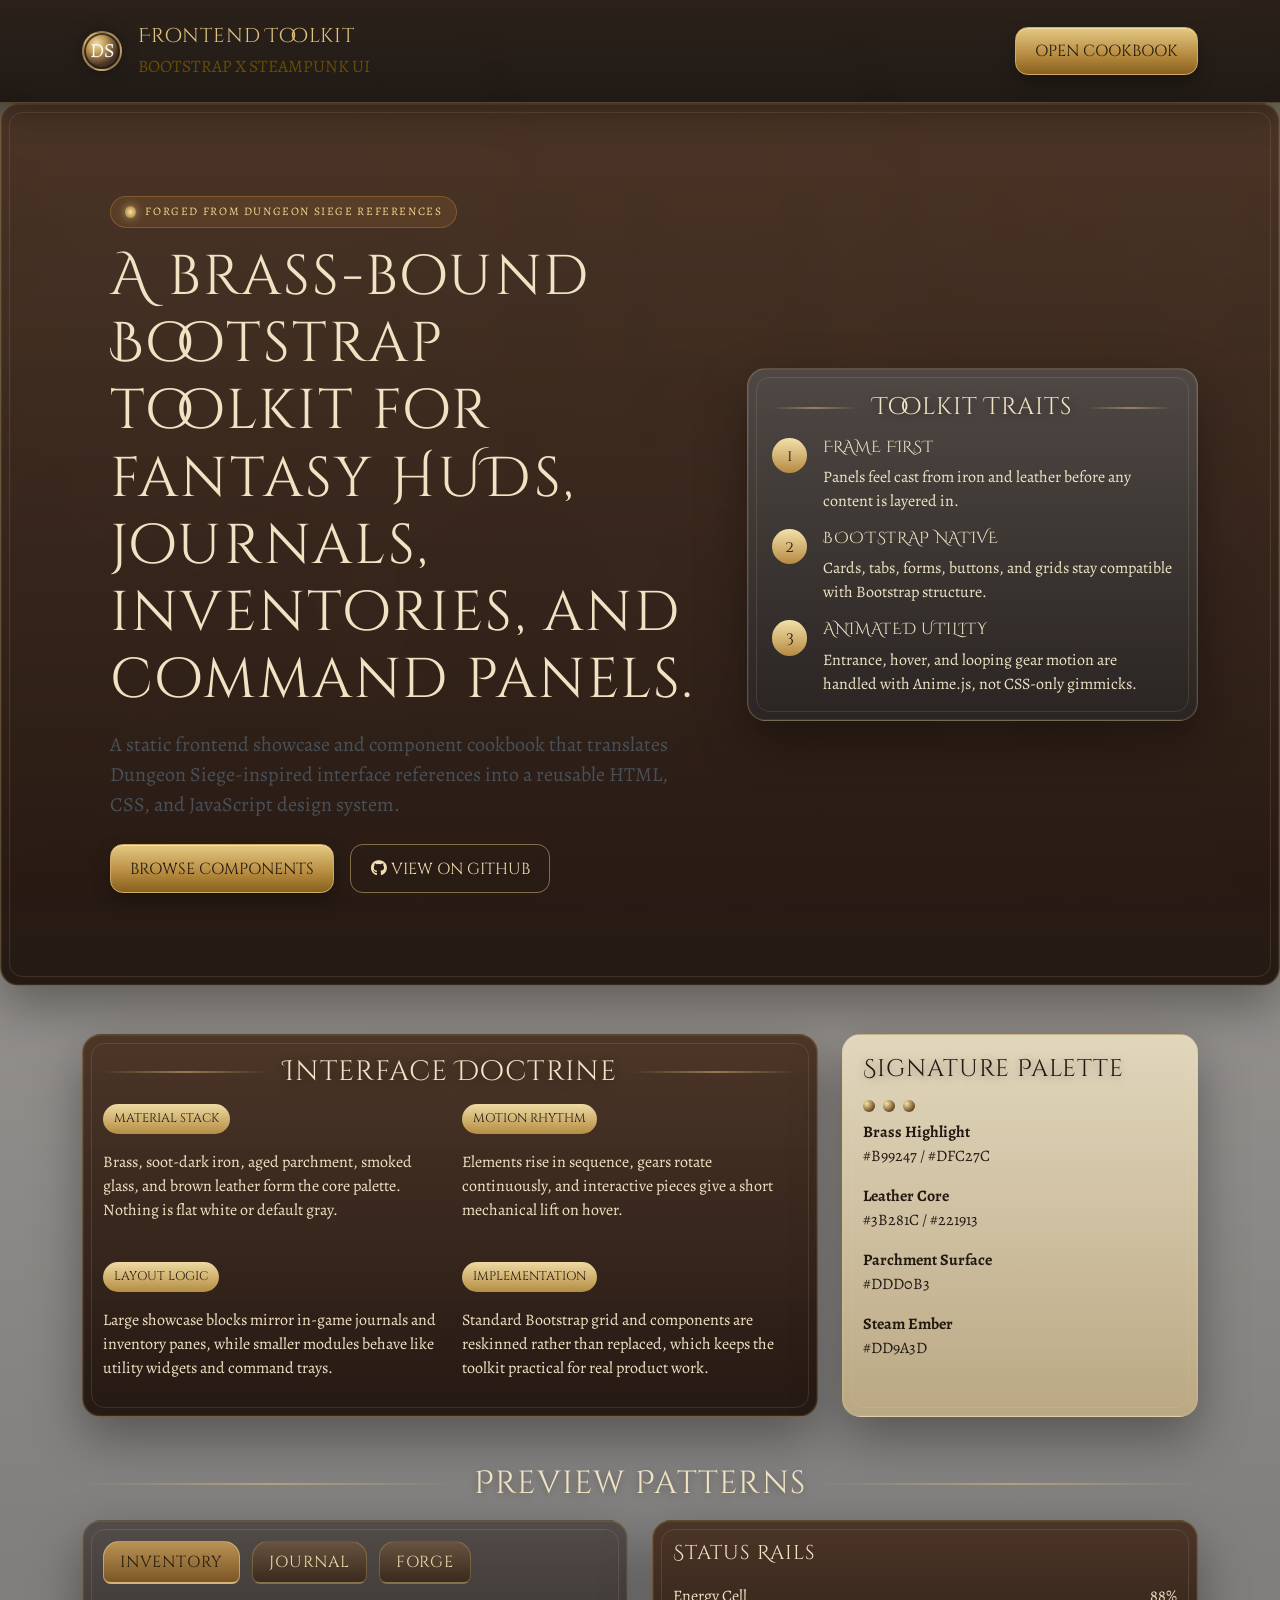
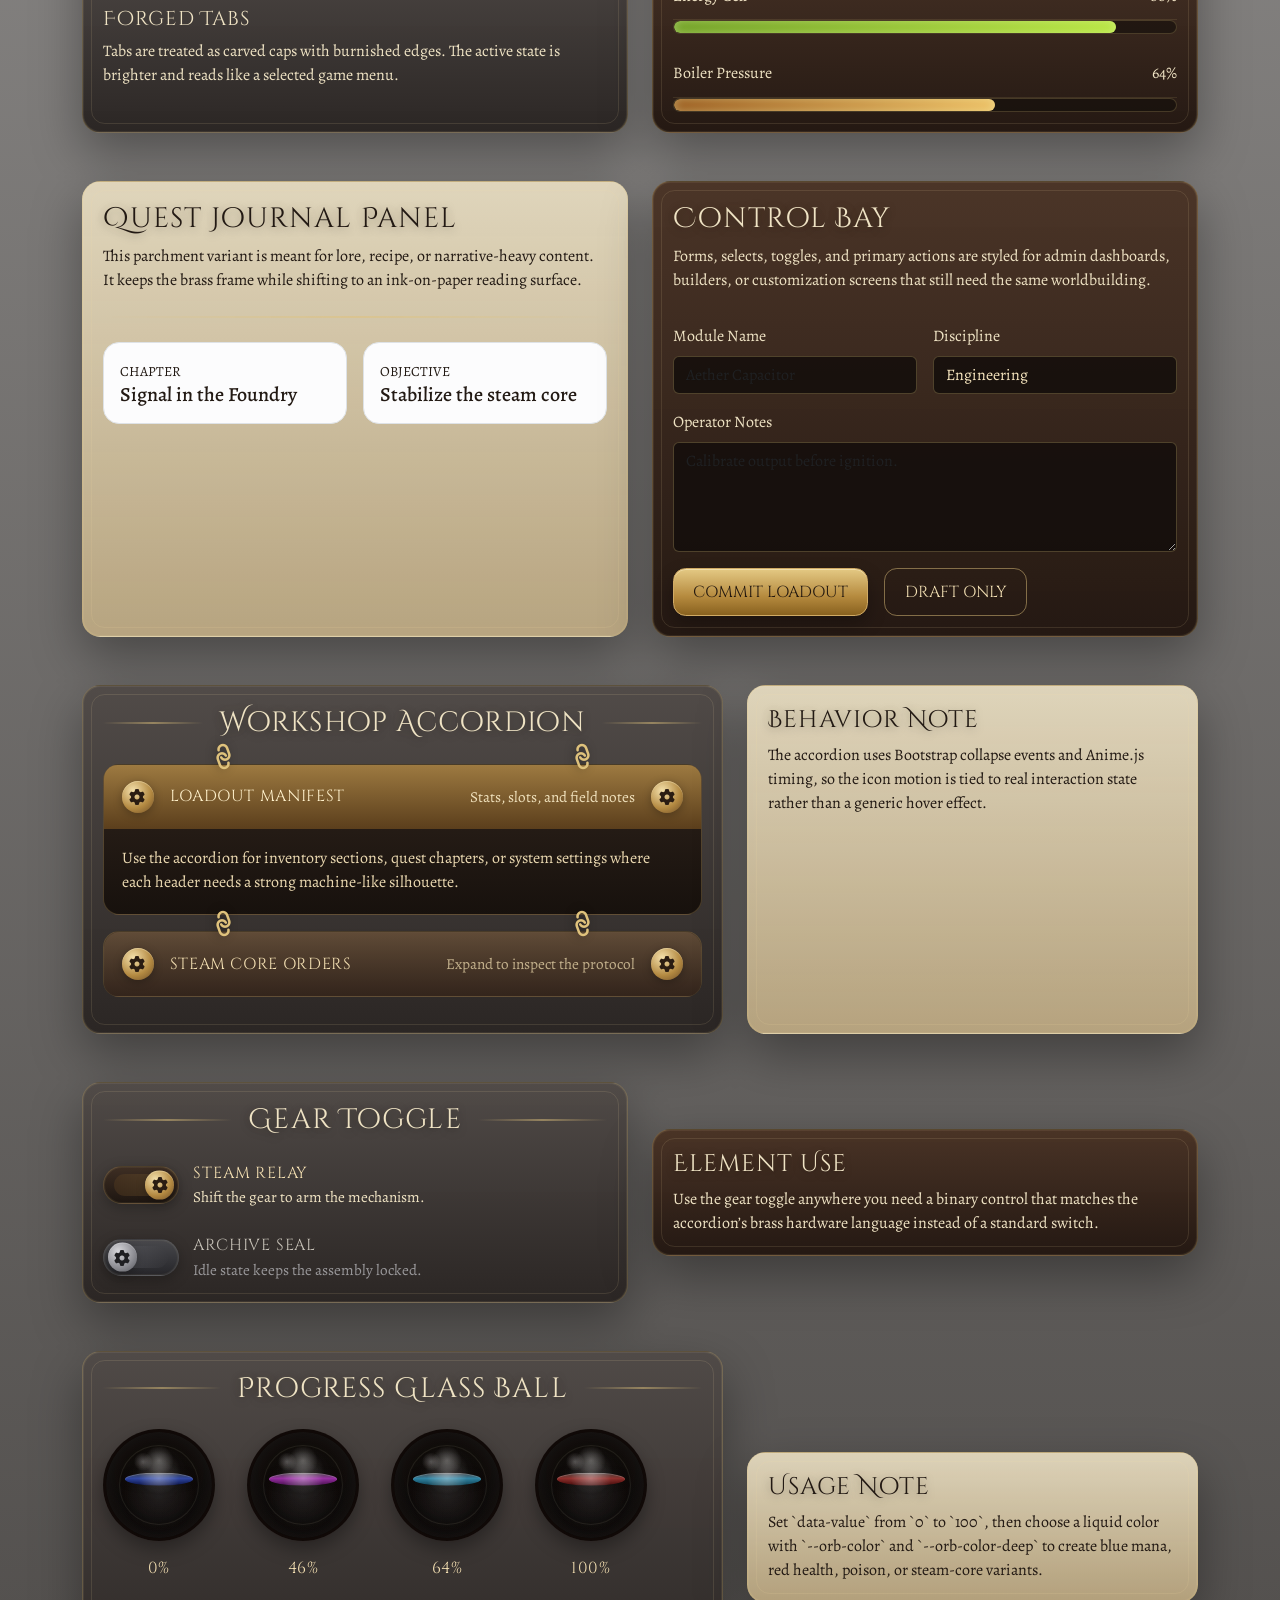
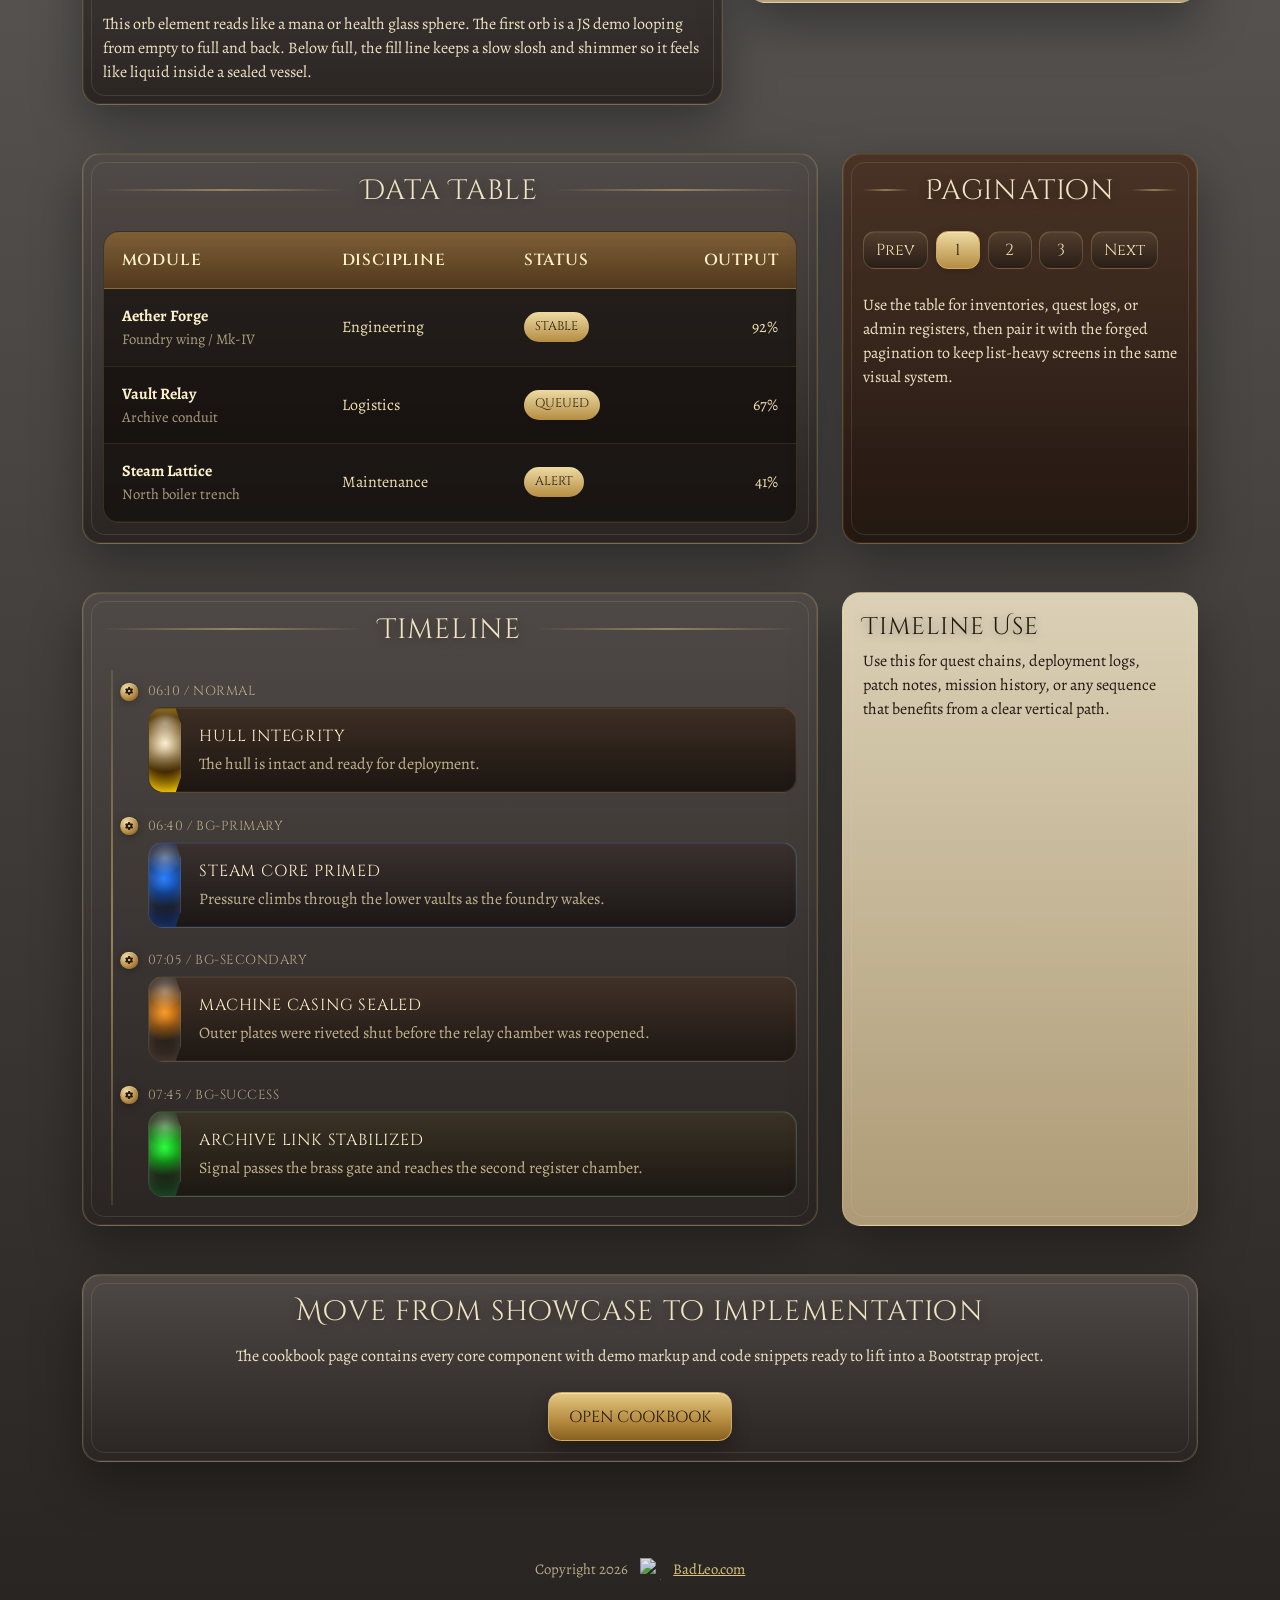
==== commit d09fcea9: "meta update" ====
--- a/index.html
+++ b/index.html
@@ -5,16 +5,20 @@
     <meta name="viewport" content="width=device-width, initial-scale=1">
     <title>Dungeon Siege Frontend Toolkit</title>
     <meta name="description" content="A Bootstrap-powered frontend toolkit inspired by Dungeon Siege UI with steampunk details and Anime.js motion.">
+    <link rel="canonical" href="https://badleo.github.io/ds-bootstrap-toolkit/">
     <meta name="theme-color" content="#19130f">
     <meta property="og:title" content="Dungeon Siege Frontend Toolkit">
     <meta property="og:description" content="A Bootstrap-powered frontend toolkit inspired by Dungeon Siege UI with steampunk details and Anime.js motion.">
     <meta property="og:type" content="website">
-    <meta property="og:image" content="./assets/images/mediaeval.png">
+    <meta property="og:url" content="https://badleo.github.io/ds-bootstrap-toolkit/">
+    <meta property="og:image" content="https://badleo.github.io/ds-bootstrap-toolkit/assets/preview.png">
     <meta property="og:image:alt" content="Dungeon Siege-inspired steampunk UI preview">
     <meta name="twitter:card" content="summary_large_image">
     <meta name="twitter:title" content="Dungeon Siege Frontend Toolkit">
     <meta name="twitter:description" content="A Bootstrap-powered frontend toolkit inspired by Dungeon Siege UI with steampunk details and Anime.js motion.">
-    <meta name="twitter:image" content="./assets/images/mediaeval.png">
+    <meta name="twitter:url" content="https://badleo.github.io/ds-bootstrap-toolkit/">
+    <meta name="twitter:image" content="https://badleo.github.io/ds-bootstrap-toolkit/assets/preview.png">
+    <meta name="twitter:image:alt" content="Dungeon Siege-inspired steampunk UI preview">
     <link rel="icon" href="./favicon.svg" type="image/svg+xml">
     <link rel="preconnect" href="https://fonts.googleapis.com">
     <link rel="preconnect" href="https://fonts.gstatic.com" crossorigin>
@@ -39,9 +43,6 @@
           </button>
           <div class="collapse navbar-collapse" id="mainNav">
             <div class="navbar-nav ms-auto align-items-lg-center gap-lg-2">
-              <a class="nav-link text-light" href="#overview">Overview</a>
-              <a class="nav-link text-light" href="#patterns">Patterns</a>
-              <a class="nav-link text-light" href="#samples">Samples</a>
               <a class="btn btn-ds ms-lg-3" href="./cookbook.html">Open Cookbook</a>
             </div>
           </div>
